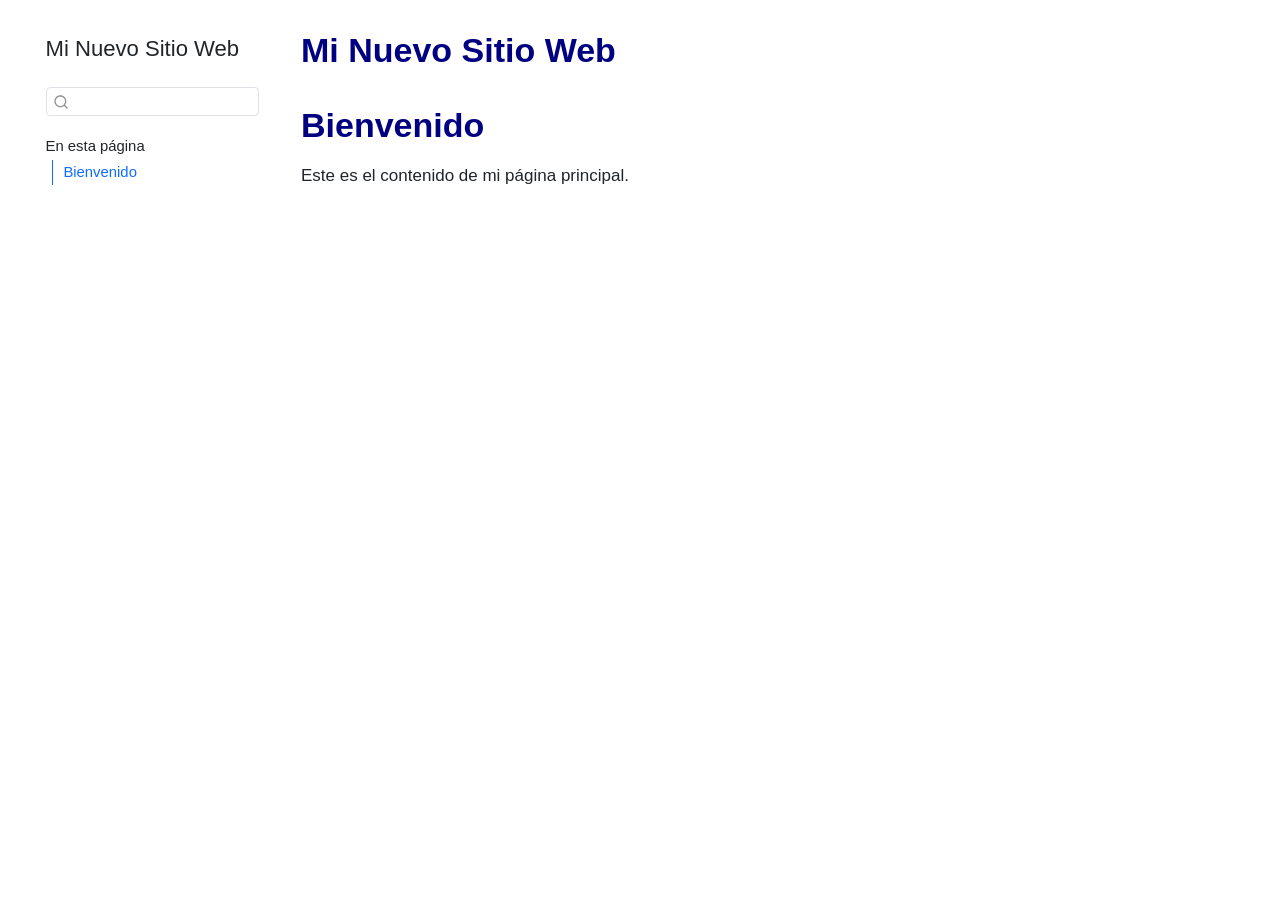
==== docs/index.html @ afc71d9f "Sitio web de Quarto renderizado" ====
<!DOCTYPE html>
<html xmlns="http://www.w3.org/1999/xhtml" lang="en" xml:lang="en"><head>

<meta charset="utf-8">
<meta name="generator" content="quarto-1.6.42">

<meta name="viewport" content="width=device-width, initial-scale=1.0, user-scalable=yes">


<title>Mi Nuevo Sitio Web</title>
<style>
code{white-space: pre-wrap;}
span.smallcaps{font-variant: small-caps;}
div.columns{display: flex; gap: min(4vw, 1.5em);}
div.column{flex: auto; overflow-x: auto;}
div.hanging-indent{margin-left: 1.5em; text-indent: -1.5em;}
ul.task-list{list-style: none;}
ul.task-list li input[type="checkbox"] {
  width: 0.8em;
  margin: 0 0.8em 0.2em -1em; /* quarto-specific, see https://github.com/quarto-dev/quarto-cli/issues/4556 */ 
  vertical-align: middle;
}
</style>


<script src="site_libs/quarto-nav/quarto-nav.js"></script>
<script src="site_libs/quarto-nav/headroom.min.js"></script>
<script src="site_libs/clipboard/clipboard.min.js"></script>
<script src="site_libs/quarto-search/autocomplete.umd.js"></script>
<script src="site_libs/quarto-search/fuse.min.js"></script>
<script src="site_libs/quarto-search/quarto-search.js"></script>
<meta name="quarto:offset" content="./">
<script src="site_libs/quarto-html/quarto.js"></script>
<script src="site_libs/quarto-html/popper.min.js"></script>
<script src="site_libs/quarto-html/tippy.umd.min.js"></script>
<script src="site_libs/quarto-html/anchor.min.js"></script>
<link href="site_libs/quarto-html/tippy.css" rel="stylesheet">
<link href="site_libs/quarto-html/quarto-syntax-highlighting-2f5df379a58b258e96c21c0638c20c03.css" rel="stylesheet" id="quarto-text-highlighting-styles">
<script src="site_libs/bootstrap/bootstrap.min.js"></script>
<link href="site_libs/bootstrap/bootstrap-icons.css" rel="stylesheet">
<link href="site_libs/bootstrap/bootstrap-d4be639c637f3db3c684c66cefad7e0c.min.css" rel="stylesheet" append-hash="true" id="quarto-bootstrap" data-mode="light">
<script id="quarto-search-options" type="application/json">{
  "location": "sidebar",
  "copy-button": false,
  "collapse-after": 3,
  "panel-placement": "start",
  "type": "textbox",
  "limit": 50,
  "keyboard-shortcut": [
    "f",
    "/",
    "s"
  ],
  "show-item-context": false,
  "language": {
    "search-no-results-text": "No results",
    "search-matching-documents-text": "matching documents",
    "search-copy-link-title": "Copy link to search",
    "search-hide-matches-text": "Hide additional matches",
    "search-more-match-text": "more match in this document",
    "search-more-matches-text": "more matches in this document",
    "search-clear-button-title": "Clear",
    "search-text-placeholder": "",
    "search-detached-cancel-button-title": "Cancel",
    "search-submit-button-title": "Submit",
    "search-label": "Search"
  }
}</script>


<link rel="stylesheet" href="styles.css">
</head>

<body class="nav-sidebar floating">

<div id="quarto-search-results"></div>
  <header id="quarto-header" class="headroom fixed-top">
  <nav class="quarto-secondary-nav">
    <div class="container-fluid d-flex">
      <button type="button" class="quarto-btn-toggle btn" data-bs-toggle="collapse" role="button" data-bs-target=".quarto-sidebar-collapse-item" aria-controls="quarto-sidebar" aria-expanded="false" aria-label="Toggle sidebar navigation" onclick="if (window.quartoToggleHeadroom) { window.quartoToggleHeadroom(); }">
        <i class="bi bi-layout-text-sidebar-reverse"></i>
      </button>
        <nav class="quarto-page-breadcrumbs" aria-label="breadcrumb"><ol class="breadcrumb"><li class="breadcrumb-item">
      Mi Nuevo Sitio Web
      </li></ol></nav>
        <a class="flex-grow-1" role="navigation" data-bs-toggle="collapse" data-bs-target=".quarto-sidebar-collapse-item" aria-controls="quarto-sidebar" aria-expanded="false" aria-label="Toggle sidebar navigation" onclick="if (window.quartoToggleHeadroom) { window.quartoToggleHeadroom(); }">      
        </a>
      <button type="button" class="btn quarto-search-button" aria-label="Search" onclick="window.quartoOpenSearch();">
        <i class="bi bi-search"></i>
      </button>
    </div>
  </nav>
</header>
<!-- content -->
<div id="quarto-content" class="quarto-container page-columns page-rows-contents page-layout-article">
<!-- sidebar -->
  <nav id="quarto-sidebar" class="sidebar collapse collapse-horizontal quarto-sidebar-collapse-item sidebar-navigation floating overflow-auto">
    <div class="pt-lg-2 mt-2 text-left sidebar-header">
    <div class="sidebar-title mb-0 py-0">
      <a href="./">Mi Nuevo Sitio Web</a> 
    </div>
      </div>
        <div class="mt-2 flex-shrink-0 align-items-center">
        <div class="sidebar-search">
        <div id="quarto-search" class="" title="Search"></div>
        </div>
        </div>
    <nav id="TOC" role="doc-toc" class="toc-active">
    <h2 id="toc-title">En esta página</h2>
   
  <ul>
  <li><a href="#bienvenido" id="toc-bienvenido" class="nav-link active" data-scroll-target="#bienvenido">Bienvenido</a></li>
  </ul>
</nav>
</nav>
<div id="quarto-sidebar-glass" class="quarto-sidebar-collapse-item" data-bs-toggle="collapse" data-bs-target=".quarto-sidebar-collapse-item"></div>
<!-- margin-sidebar -->
    <div id="quarto-margin-sidebar" class="sidebar margin-sidebar zindex-bottom">
    </div>
<!-- main -->
<main class="content" id="quarto-document-content">

<header id="title-block-header" class="quarto-title-block default">
<div class="quarto-title">
<h1 class="title">Mi Nuevo Sitio Web</h1>
</div>



<div class="quarto-title-meta">

    
  
    
  </div>
  


</header>


<section id="bienvenido" class="level1">
<h1>Bienvenido</h1>
<p>Este es el contenido de mi página principal.</p>


</section>

</main> <!-- /main -->
<script id="quarto-html-after-body" type="application/javascript">
window.document.addEventListener("DOMContentLoaded", function (event) {
  const toggleBodyColorMode = (bsSheetEl) => {
    const mode = bsSheetEl.getAttribute("data-mode");
    const bodyEl = window.document.querySelector("body");
    if (mode === "dark") {
      bodyEl.classList.add("quarto-dark");
      bodyEl.classList.remove("quarto-light");
    } else {
      bodyEl.classList.add("quarto-light");
      bodyEl.classList.remove("quarto-dark");
    }
  }
  const toggleBodyColorPrimary = () => {
    const bsSheetEl = window.document.querySelector("link#quarto-bootstrap");
    if (bsSheetEl) {
      toggleBodyColorMode(bsSheetEl);
    }
  }
  toggleBodyColorPrimary();  
  const icon = "";
  const anchorJS = new window.AnchorJS();
  anchorJS.options = {
    placement: 'right',
    icon: icon
  };
  anchorJS.add('.anchored');
  const isCodeAnnotation = (el) => {
    for (const clz of el.classList) {
      if (clz.startsWith('code-annotation-')) {                     
        return true;
      }
    }
    return false;
  }
  const onCopySuccess = function(e) {
    // button target
    const button = e.trigger;
    // don't keep focus
    button.blur();
    // flash "checked"
    button.classList.add('code-copy-button-checked');
    var currentTitle = button.getAttribute("title");
    button.setAttribute("title", "Copied!");
    let tooltip;
    if (window.bootstrap) {
      button.setAttribute("data-bs-toggle", "tooltip");
      button.setAttribute("data-bs-placement", "left");
      button.setAttribute("data-bs-title", "Copied!");
      tooltip = new bootstrap.Tooltip(button, 
        { trigger: "manual", 
          customClass: "code-copy-button-tooltip",
          offset: [0, -8]});
      tooltip.show();    
    }
    setTimeout(function() {
      if (tooltip) {
        tooltip.hide();
        button.removeAttribute("data-bs-title");
        button.removeAttribute("data-bs-toggle");
        button.removeAttribute("data-bs-placement");
      }
      button.setAttribute("title", currentTitle);
      button.classList.remove('code-copy-button-checked');
    }, 1000);
    // clear code selection
    e.clearSelection();
  }
  const getTextToCopy = function(trigger) {
      const codeEl = trigger.previousElementSibling.cloneNode(true);
      for (const childEl of codeEl.children) {
        if (isCodeAnnotation(childEl)) {
          childEl.remove();
        }
      }
      return codeEl.innerText;
  }
  const clipboard = new window.ClipboardJS('.code-copy-button:not([data-in-quarto-modal])', {
    text: getTextToCopy
  });
  clipboard.on('success', onCopySuccess);
  if (window.document.getElementById('quarto-embedded-source-code-modal')) {
    const clipboardModal = new window.ClipboardJS('.code-copy-button[data-in-quarto-modal]', {
      text: getTextToCopy,
      container: window.document.getElementById('quarto-embedded-source-code-modal')
    });
    clipboardModal.on('success', onCopySuccess);
  }
    var localhostRegex = new RegExp(/^(?:http|https):\/\/localhost\:?[0-9]*\//);
    var mailtoRegex = new RegExp(/^mailto:/);
      var filterRegex = new RegExp('/' + window.location.host + '/');
    var isInternal = (href) => {
        return filterRegex.test(href) || localhostRegex.test(href) || mailtoRegex.test(href);
    }
    // Inspect non-navigation links and adorn them if external
 	var links = window.document.querySelectorAll('a[href]:not(.nav-link):not(.navbar-brand):not(.toc-action):not(.sidebar-link):not(.sidebar-item-toggle):not(.pagination-link):not(.no-external):not([aria-hidden]):not(.dropdown-item):not(.quarto-navigation-tool):not(.about-link)');
    for (var i=0; i<links.length; i++) {
      const link = links[i];
      if (!isInternal(link.href)) {
        // undo the damage that might have been done by quarto-nav.js in the case of
        // links that we want to consider external
        if (link.dataset.originalHref !== undefined) {
          link.href = link.dataset.originalHref;
        }
      }
    }
  function tippyHover(el, contentFn, onTriggerFn, onUntriggerFn) {
    const config = {
      allowHTML: true,
      maxWidth: 500,
      delay: 100,
      arrow: false,
      appendTo: function(el) {
          return el.parentElement;
      },
      interactive: true,
      interactiveBorder: 10,
      theme: 'quarto',
      placement: 'bottom-start',
    };
    if (contentFn) {
      config.content = contentFn;
    }
    if (onTriggerFn) {
      config.onTrigger = onTriggerFn;
    }
    if (onUntriggerFn) {
      config.onUntrigger = onUntriggerFn;
    }
    window.tippy(el, config); 
  }
  const noterefs = window.document.querySelectorAll('a[role="doc-noteref"]');
  for (var i=0; i<noterefs.length; i++) {
    const ref = noterefs[i];
    tippyHover(ref, function() {
      // use id or data attribute instead here
      let href = ref.getAttribute('data-footnote-href') || ref.getAttribute('href');
      try { href = new URL(href).hash; } catch {}
      const id = href.replace(/^#\/?/, "");
      const note = window.document.getElementById(id);
      if (note) {
        return note.innerHTML;
      } else {
        return "";
      }
    });
  }
  const xrefs = window.document.querySelectorAll('a.quarto-xref');
  const processXRef = (id, note) => {
    // Strip column container classes
    const stripColumnClz = (el) => {
      el.classList.remove("page-full", "page-columns");
      if (el.children) {
        for (const child of el.children) {
          stripColumnClz(child);
        }
      }
    }
    stripColumnClz(note)
    if (id === null || id.startsWith('sec-')) {
      // Special case sections, only their first couple elements
      const container = document.createElement("div");
      if (note.children && note.children.length > 2) {
        container.appendChild(note.children[0].cloneNode(true));
        for (let i = 1; i < note.children.length; i++) {
          const child = note.children[i];
          if (child.tagName === "P" && child.innerText === "") {
            continue;
          } else {
            container.appendChild(child.cloneNode(true));
            break;
          }
        }
        if (window.Quarto?.typesetMath) {
          window.Quarto.typesetMath(container);
        }
        return container.innerHTML
      } else {
        if (window.Quarto?.typesetMath) {
          window.Quarto.typesetMath(note);
        }
        return note.innerHTML;
      }
    } else {
      // Remove any anchor links if they are present
      const anchorLink = note.querySelector('a.anchorjs-link');
      if (anchorLink) {
        anchorLink.remove();
      }
      if (window.Quarto?.typesetMath) {
        window.Quarto.typesetMath(note);
      }
      if (note.classList.contains("callout")) {
        return note.outerHTML;
      } else {
        return note.innerHTML;
      }
    }
  }
  for (var i=0; i<xrefs.length; i++) {
    const xref = xrefs[i];
    tippyHover(xref, undefined, function(instance) {
      instance.disable();
      let url = xref.getAttribute('href');
      let hash = undefined; 
      if (url.startsWith('#')) {
        hash = url;
      } else {
        try { hash = new URL(url).hash; } catch {}
      }
      if (hash) {
        const id = hash.replace(/^#\/?/, "");
        const note = window.document.getElementById(id);
        if (note !== null) {
          try {
            const html = processXRef(id, note.cloneNode(true));
            instance.setContent(html);
          } finally {
            instance.enable();
            instance.show();
          }
        } else {
          // See if we can fetch this
          fetch(url.split('#')[0])
          .then(res => res.text())
          .then(html => {
            const parser = new DOMParser();
            const htmlDoc = parser.parseFromString(html, "text/html");
            const note = htmlDoc.getElementById(id);
            if (note !== null) {
              const html = processXRef(id, note);
              instance.setContent(html);
            } 
          }).finally(() => {
            instance.enable();
            instance.show();
          });
        }
      } else {
        // See if we can fetch a full url (with no hash to target)
        // This is a special case and we should probably do some content thinning / targeting
        fetch(url)
        .then(res => res.text())
        .then(html => {
          const parser = new DOMParser();
          const htmlDoc = parser.parseFromString(html, "text/html");
          const note = htmlDoc.querySelector('main.content');
          if (note !== null) {
            // This should only happen for chapter cross references
            // (since there is no id in the URL)
            // remove the first header
            if (note.children.length > 0 && note.children[0].tagName === "HEADER") {
              note.children[0].remove();
            }
            const html = processXRef(null, note);
            instance.setContent(html);
          } 
        }).finally(() => {
          instance.enable();
          instance.show();
        });
      }
    }, function(instance) {
    });
  }
      let selectedAnnoteEl;
      const selectorForAnnotation = ( cell, annotation) => {
        let cellAttr = 'data-code-cell="' + cell + '"';
        let lineAttr = 'data-code-annotation="' +  annotation + '"';
        const selector = 'span[' + cellAttr + '][' + lineAttr + ']';
        return selector;
      }
      const selectCodeLines = (annoteEl) => {
        const doc = window.document;
        const targetCell = annoteEl.getAttribute("data-target-cell");
        const targetAnnotation = annoteEl.getAttribute("data-target-annotation");
        const annoteSpan = window.document.querySelector(selectorForAnnotation(targetCell, targetAnnotation));
        const lines = annoteSpan.getAttribute("data-code-lines").split(",");
        const lineIds = lines.map((line) => {
          return targetCell + "-" + line;
        })
        let top = null;
        let height = null;
        let parent = null;
        if (lineIds.length > 0) {
            //compute the position of the single el (top and bottom and make a div)
            const el = window.document.getElementById(lineIds[0]);
            top = el.offsetTop;
            height = el.offsetHeight;
            parent = el.parentElement.parentElement;
          if (lineIds.length > 1) {
            const lastEl = window.document.getElementById(lineIds[lineIds.length - 1]);
            const bottom = lastEl.offsetTop + lastEl.offsetHeight;
            height = bottom - top;
          }
          if (top !== null && height !== null && parent !== null) {
            // cook up a div (if necessary) and position it 
            let div = window.document.getElementById("code-annotation-line-highlight");
            if (div === null) {
              div = window.document.createElement("div");
              div.setAttribute("id", "code-annotation-line-highlight");
              div.style.position = 'absolute';
              parent.appendChild(div);
            }
            div.style.top = top - 2 + "px";
            div.style.height = height + 4 + "px";
            div.style.left = 0;
            let gutterDiv = window.document.getElementById("code-annotation-line-highlight-gutter");
            if (gutterDiv === null) {
              gutterDiv = window.document.createElement("div");
              gutterDiv.setAttribute("id", "code-annotation-line-highlight-gutter");
              gutterDiv.style.position = 'absolute';
              const codeCell = window.document.getElementById(targetCell);
              const gutter = codeCell.querySelector('.code-annotation-gutter');
              gutter.appendChild(gutterDiv);
            }
            gutterDiv.style.top = top - 2 + "px";
            gutterDiv.style.height = height + 4 + "px";
          }
          selectedAnnoteEl = annoteEl;
        }
      };
      const unselectCodeLines = () => {
        const elementsIds = ["code-annotation-line-highlight", "code-annotation-line-highlight-gutter"];
        elementsIds.forEach((elId) => {
          const div = window.document.getElementById(elId);
          if (div) {
            div.remove();
          }
        });
        selectedAnnoteEl = undefined;
      };
        // Handle positioning of the toggle
    window.addEventListener(
      "resize",
      throttle(() => {
        elRect = undefined;
        if (selectedAnnoteEl) {
          selectCodeLines(selectedAnnoteEl);
        }
      }, 10)
    );
    function throttle(fn, ms) {
    let throttle = false;
    let timer;
      return (...args) => {
        if(!throttle) { // first call gets through
            fn.apply(this, args);
            throttle = true;
        } else { // all the others get throttled
            if(timer) clearTimeout(timer); // cancel #2
            timer = setTimeout(() => {
              fn.apply(this, args);
              timer = throttle = false;
            }, ms);
        }
      };
    }
      // Attach click handler to the DT
      const annoteDls = window.document.querySelectorAll('dt[data-target-cell]');
      for (const annoteDlNode of annoteDls) {
        annoteDlNode.addEventListener('click', (event) => {
          const clickedEl = event.target;
          if (clickedEl !== selectedAnnoteEl) {
            unselectCodeLines();
            const activeEl = window.document.querySelector('dt[data-target-cell].code-annotation-active');
            if (activeEl) {
              activeEl.classList.remove('code-annotation-active');
            }
            selectCodeLines(clickedEl);
            clickedEl.classList.add('code-annotation-active');
          } else {
            // Unselect the line
            unselectCodeLines();
            clickedEl.classList.remove('code-annotation-active');
          }
        });
      }
  const findCites = (el) => {
    const parentEl = el.parentElement;
    if (parentEl) {
      const cites = parentEl.dataset.cites;
      if (cites) {
        return {
          el,
          cites: cites.split(' ')
        };
      } else {
        return findCites(el.parentElement)
      }
    } else {
      return undefined;
    }
  };
  var bibliorefs = window.document.querySelectorAll('a[role="doc-biblioref"]');
  for (var i=0; i<bibliorefs.length; i++) {
    const ref = bibliorefs[i];
    const citeInfo = findCites(ref);
    if (citeInfo) {
      tippyHover(citeInfo.el, function() {
        var popup = window.document.createElement('div');
        citeInfo.cites.forEach(function(cite) {
          var citeDiv = window.document.createElement('div');
          citeDiv.classList.add('hanging-indent');
          citeDiv.classList.add('csl-entry');
          var biblioDiv = window.document.getElementById('ref-' + cite);
          if (biblioDiv) {
            citeDiv.innerHTML = biblioDiv.innerHTML;
          }
          popup.appendChild(citeDiv);
        });
        return popup.innerHTML;
      });
    }
  }
});
</script>
</div> <!-- /content -->




</body></html>
---- docs/site_libs/quarto-html/tippy.css ----
.tippy-box[data-animation=fade][data-state=hidden]{opacity:0}[data-tippy-root]{max-width:calc(100vw - 10px)}.tippy-box{position:relative;background-color:#333;color:#fff;border-radius:4px;font-size:14px;line-height:1.4;white-space:normal;outline:0;transition-property:transform,visibility,opacity}.tippy-box[data-placement^=top]>.tippy-arrow{bottom:0}.tippy-box[data-placement^=top]>.tippy-arrow:before{bottom:-7px;left:0;border-width:8px 8px 0;border-top-color:initial;transform-origin:center top}.tippy-box[data-placement^=bottom]>.tippy-arrow{top:0}.tippy-box[data-placement^=bottom]>.tippy-arrow:before{top:-7px;left:0;border-width:0 8px 8px;border-bottom-color:initial;transform-origin:center bottom}.tippy-box[data-placement^=left]>.tippy-arrow{right:0}.tippy-box[data-placement^=left]>.tippy-arrow:before{border-width:8px 0 8px 8px;border-left-color:initial;right:-7px;transform-origin:center left}.tippy-box[data-placement^=right]>.tippy-arrow{left:0}.tippy-box[data-placement^=right]>.tippy-arrow:before{left:-7px;border-width:8px 8px 8px 0;border-right-color:initial;transform-origin:center right}.tippy-box[data-inertia][data-state=visible]{transition-timing-function:cubic-bezier(.54,1.5,.38,1.11)}.tippy-arrow{width:16px;height:16px;color:#333}.tippy-arrow:before{content:"";position:absolute;border-color:transparent;border-style:solid}.tippy-content{position:relative;padding:5px 9px;z-index:1}
---- docs/site_libs/quarto-html/quarto-syntax-highlighting-2f5df379a58b258e96c21c0638c20c03.css ----
/* quarto syntax highlight colors */
:root {
  --quarto-hl-ot-color: #003B4F;
  --quarto-hl-at-color: #657422;
  --quarto-hl-ss-color: #20794D;
  --quarto-hl-an-color: #5E5E5E;
  --quarto-hl-fu-color: #4758AB;
  --quarto-hl-st-color: #20794D;
  --quarto-hl-cf-color: #003B4F;
  --quarto-hl-op-color: #5E5E5E;
  --quarto-hl-er-color: #AD0000;
  --quarto-hl-bn-color: #AD0000;
  --quarto-hl-al-color: #AD0000;
  --quarto-hl-va-color: #111111;
  --quarto-hl-bu-color: inherit;
  --quarto-hl-ex-color: inherit;
  --quarto-hl-pp-color: #AD0000;
  --quarto-hl-in-color: #5E5E5E;
  --quarto-hl-vs-color: #20794D;
  --quarto-hl-wa-color: #5E5E5E;
  --quarto-hl-do-color: #5E5E5E;
  --quarto-hl-im-color: #00769E;
  --quarto-hl-ch-color: #20794D;
  --quarto-hl-dt-color: #AD0000;
  --quarto-hl-fl-color: #AD0000;
  --quarto-hl-co-color: #5E5E5E;
  --quarto-hl-cv-color: #5E5E5E;
  --quarto-hl-cn-color: #8f5902;
  --quarto-hl-sc-color: #5E5E5E;
  --quarto-hl-dv-color: #AD0000;
  --quarto-hl-kw-color: #003B4F;
}

/* other quarto variables */
:root {
  --quarto-font-monospace: SFMono-Regular, Menlo, Monaco, Consolas, "Liberation Mono", "Courier New", monospace;
}

pre > code.sourceCode > span {
  color: #003B4F;
}

code span {
  color: #003B4F;
}

code.sourceCode > span {
  color: #003B4F;
}

div.sourceCode,
div.sourceCode pre.sourceCode {
  color: #003B4F;
}

code span.ot {
  color: #003B4F;
  font-style: inherit;
}

code span.at {
  color: #657422;
  font-style: inherit;
}

code span.ss {
  color: #20794D;
  font-style: inherit;
}

code span.an {
  color: #5E5E5E;
  font-style: inherit;
}

code span.fu {
  color: #4758AB;
  font-style: inherit;
}

code span.st {
  color: #20794D;
  font-style: inherit;
}

code span.cf {
  color: #003B4F;
  font-weight: bold;
  font-style: inherit;
}

code span.op {
  color: #5E5E5E;
  font-style: inherit;
}

code span.er {
  color: #AD0000;
  font-style: inherit;
}

code span.bn {
  color: #AD0000;
  font-style: inherit;
}

code span.al {
  color: #AD0000;
  font-style: inherit;
}

code span.va {
  color: #111111;
  font-style: inherit;
}

code span.bu {
  font-style: inherit;
}

code span.ex {
  font-style: inherit;
}

code span.pp {
  color: #AD0000;
  font-style: inherit;
}

code span.in {
  color: #5E5E5E;
  font-style: inherit;
}

code span.vs {
  color: #20794D;
  font-style: inherit;
}

code span.wa {
  color: #5E5E5E;
  font-style: italic;
}

code span.do {
  color: #5E5E5E;
  font-style: italic;
}

code span.im {
  color: #00769E;
  font-style: inherit;
}

code span.ch {
  color: #20794D;
  font-style: inherit;
}

code span.dt {
  color: #AD0000;
  font-style: inherit;
}

code span.fl {
  color: #AD0000;
  font-style: inherit;
}

code span.co {
  color: #5E5E5E;
  font-style: inherit;
}

code span.cv {
  color: #5E5E5E;
  font-style: italic;
}

code span.cn {
  color: #8f5902;
  font-style: inherit;
}

code span.sc {
  color: #5E5E5E;
  font-style: inherit;
}

code span.dv {
  color: #AD0000;
  font-style: inherit;
}

code span.kw {
  color: #003B4F;
  font-weight: bold;
  font-style: inherit;
}

.prevent-inlining {
  content: "</";
}

/*# sourceMappingURL=35eb38a806ee71ea6d2563be2308c832.css.map */
---- docs/styles.css ----
/* Cambiar la fuente del cuerpo del texto */
body {
  font-family: sans-serif; /* O una fuente específica como Arial, Helvetica, etc. */
}

/* Cambiar el color de los encabezados h1 */
h1 {
  color: navy;
}

/* Agregar un margen superior a los párrafos */
p {
  margin-top: 1em;
}

/* Cambiar el color de los enlaces */
a {
  color: darkgreen;
}

/* Cambiar el color de los enlaces al pasar el ratón por encima */
a:hover {
  color: forestgreen;
}
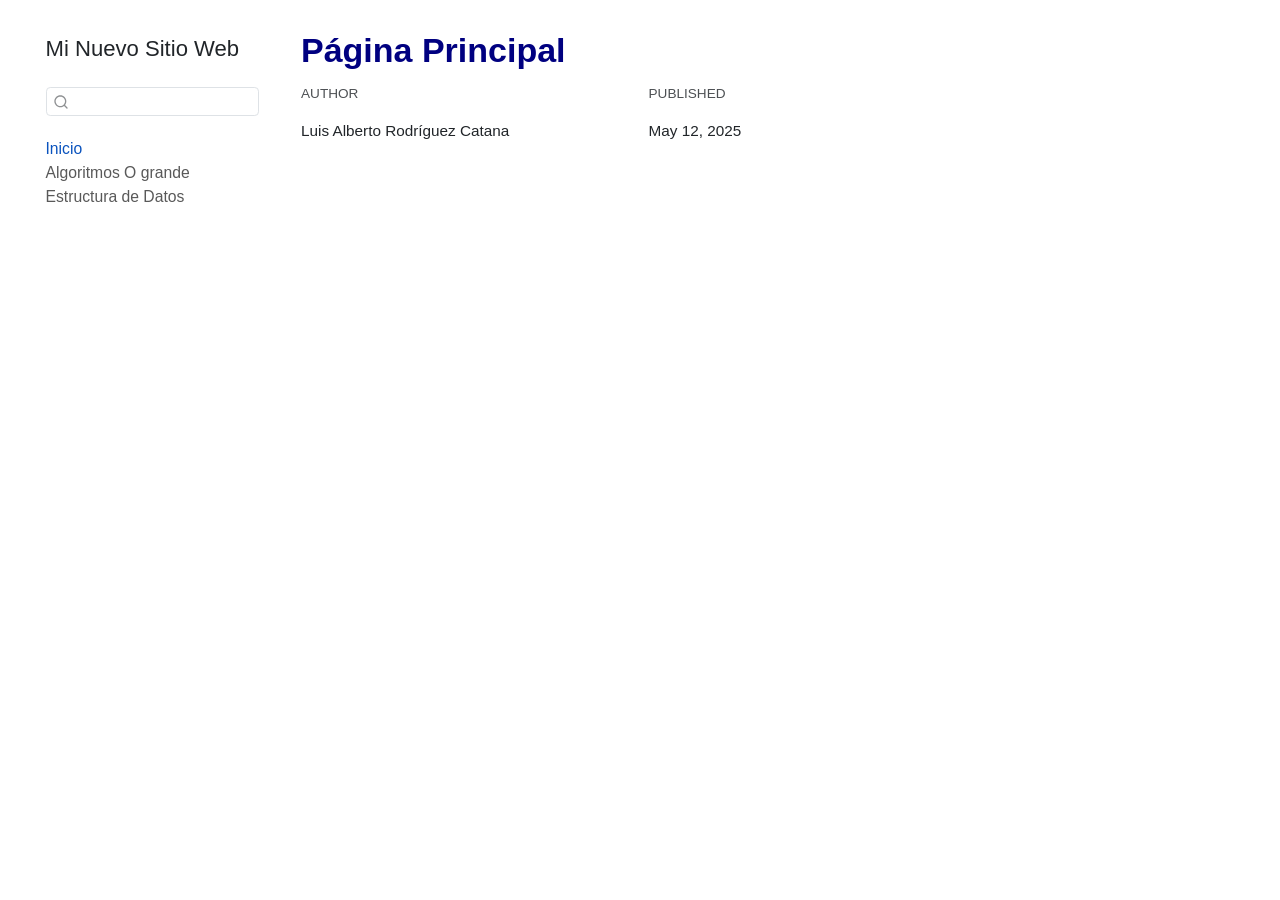
==== commit b10ff153: "Renderizado del sitio con nuevos contenidos" ====
--- a/docs/index.html
+++ b/docs/index.html
@@ -6,8 +6,10 @@
 
 <meta name="viewport" content="width=device-width, initial-scale=1.0, user-scalable=yes">
 
-
-<title>Mi Nuevo Sitio Web</title>
+<meta name="author" content="Luis Alberto Rodríguez Catana">
+<meta name="dcterms.date" content="2025-05-12">
+
+<title>Página Principal – Mi Nuevo Sitio Web</title>
 <style>
 code{white-space: pre-wrap;}
 span.smallcaps{font-variant: small-caps;}
@@ -80,9 +82,7 @@
       <button type="button" class="quarto-btn-toggle btn" data-bs-toggle="collapse" role="button" data-bs-target=".quarto-sidebar-collapse-item" aria-controls="quarto-sidebar" aria-expanded="false" aria-label="Toggle sidebar navigation" onclick="if (window.quartoToggleHeadroom) { window.quartoToggleHeadroom(); }">
         <i class="bi bi-layout-text-sidebar-reverse"></i>
       </button>
-        <nav class="quarto-page-breadcrumbs" aria-label="breadcrumb"><ol class="breadcrumb"><li class="breadcrumb-item">
-      Mi Nuevo Sitio Web
-      </li></ol></nav>
+        <nav class="quarto-page-breadcrumbs" aria-label="breadcrumb"><ol class="breadcrumb"><li class="breadcrumb-item"><a href="./index.html">Inicio</a></li></ol></nav>
         <a class="flex-grow-1" role="navigation" data-bs-toggle="collapse" data-bs-target=".quarto-sidebar-collapse-item" aria-controls="quarto-sidebar" aria-expanded="false" aria-label="Toggle sidebar navigation" onclick="if (window.quartoToggleHeadroom) { window.quartoToggleHeadroom(); }">      
         </a>
       <button type="button" class="btn quarto-search-button" aria-label="Search" onclick="window.quartoOpenSearch();">
@@ -105,13 +105,29 @@
         <div id="quarto-search" class="" title="Search"></div>
         </div>
         </div>
-    <nav id="TOC" role="doc-toc" class="toc-active">
-    <h2 id="toc-title">En esta página</h2>
-   
-  <ul>
-  <li><a href="#bienvenido" id="toc-bienvenido" class="nav-link active" data-scroll-target="#bienvenido">Bienvenido</a></li>
-  </ul>
-</nav>
+    <div class="sidebar-menu-container"> 
+    <ul class="list-unstyled mt-1">
+        <li class="sidebar-item">
+  <div class="sidebar-item-container"> 
+  <a href="./index.html" class="sidebar-item-text sidebar-link active">
+ <span class="menu-text">Inicio</span></a>
+  </div>
+</li>
+        <li class="sidebar-item">
+  <div class="sidebar-item-container"> 
+  <a href="./exp_1.html" class="sidebar-item-text sidebar-link">
+ <span class="menu-text">Algoritmos O grande</span></a>
+  </div>
+</li>
+        <li class="sidebar-item">
+  <div class="sidebar-item-container"> 
+  <a href="./exp_2.html" class="sidebar-item-text sidebar-link">
+ <span class="menu-text">Estructura de Datos</span></a>
+  </div>
+</li>
+    </ul>
+    </div>
+    
 </nav>
 <div id="quarto-sidebar-glass" class="quarto-sidebar-collapse-item" data-bs-toggle="collapse" data-bs-target=".quarto-sidebar-collapse-item"></div>
 <!-- margin-sidebar -->
@@ -122,14 +138,26 @@
 
 <header id="title-block-header" class="quarto-title-block default">
 <div class="quarto-title">
-<h1 class="title">Mi Nuevo Sitio Web</h1>
+<h1 class="title">Página Principal</h1>
 </div>
 
 
 
 <div class="quarto-title-meta">
 
+    <div>
+    <div class="quarto-title-meta-heading">Author</div>
+    <div class="quarto-title-meta-contents">
+             <p>Luis Alberto Rodríguez Catana </p>
+          </div>
+  </div>
     
+    <div>
+    <div class="quarto-title-meta-heading">Published</div>
+    <div class="quarto-title-meta-contents">
+      <p class="date">May 12, 2025</p>
+    </div>
+  </div>
   
     
   </div>
@@ -139,12 +167,13 @@
 </header>
 
 
-<section id="bienvenido" class="level1">
-<h1>Bienvenido</h1>
-<p>Este es el contenido de mi página principal.</p>
-
-
-</section>
+<style>
+body {
+  text-align: justify;
+}
+</style>
+
+
 
 </main> <!-- /main -->
 <script id="quarto-html-after-body" type="application/javascript">
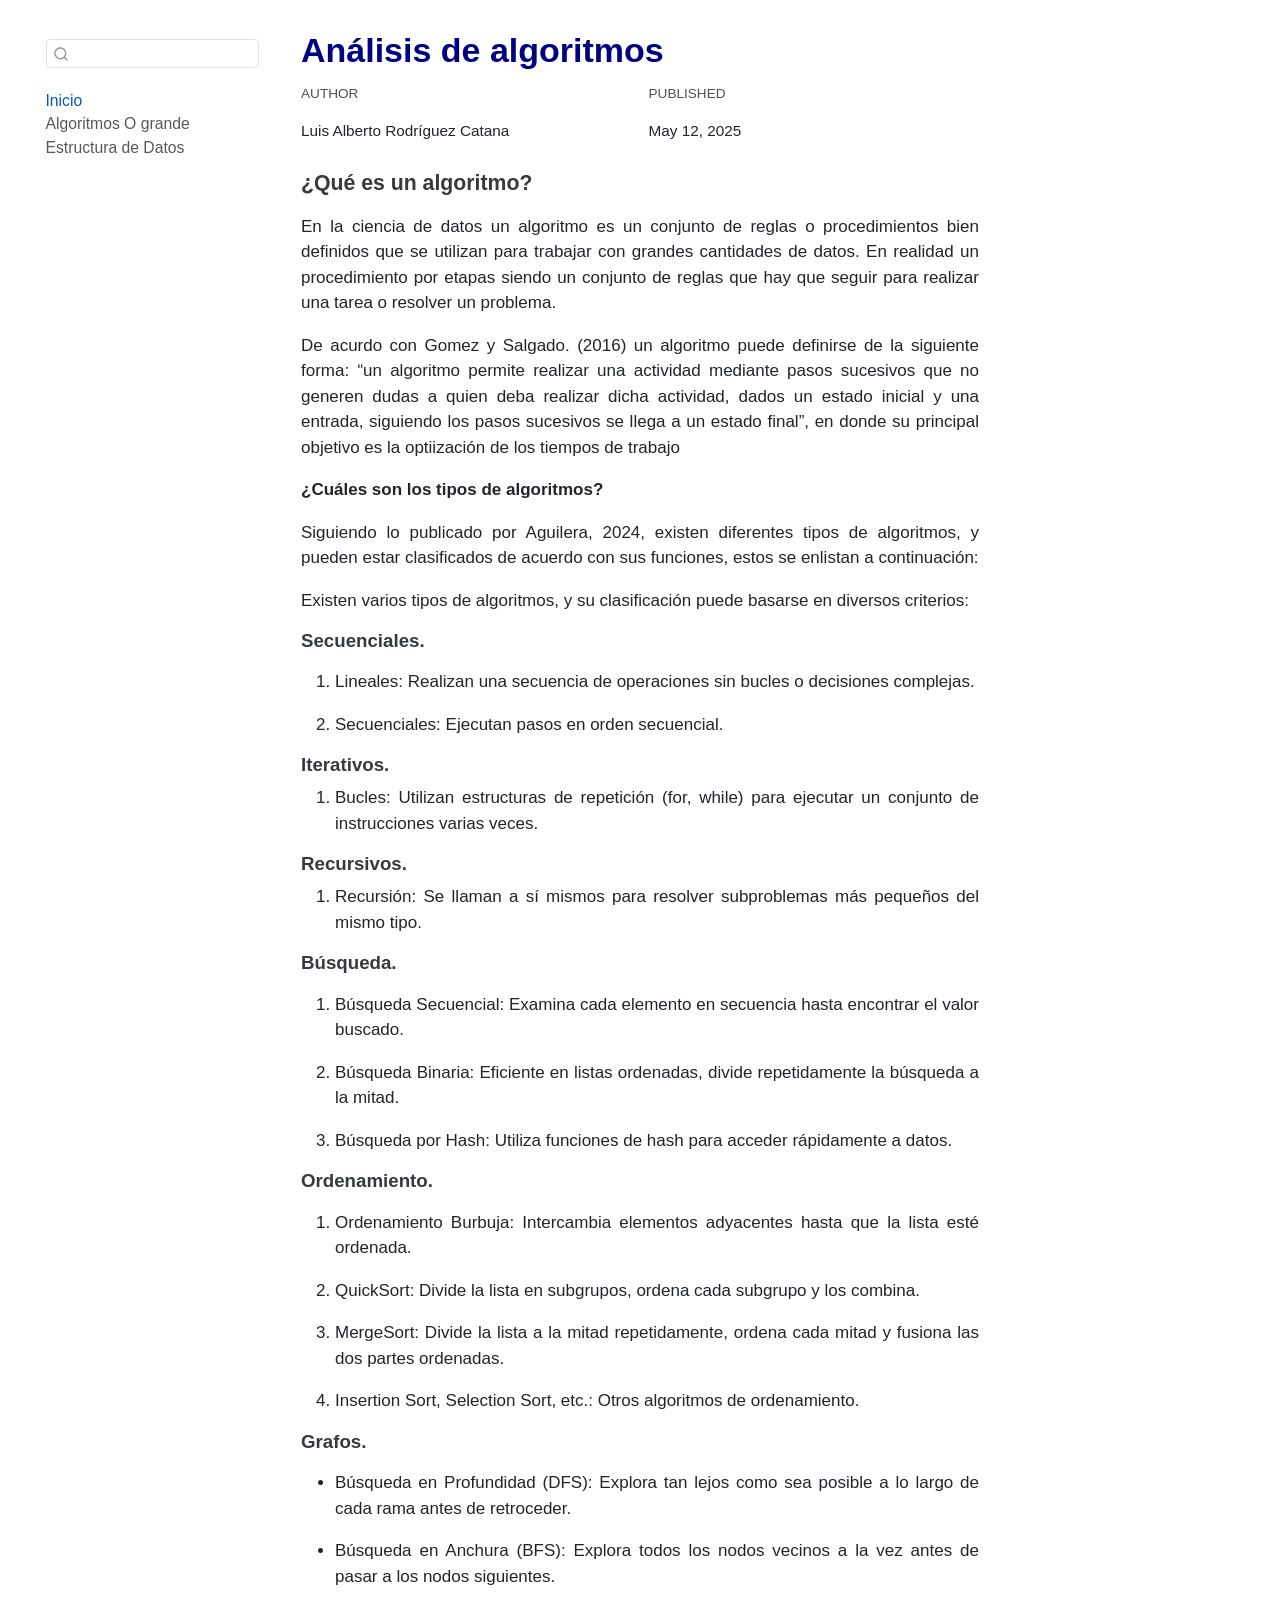
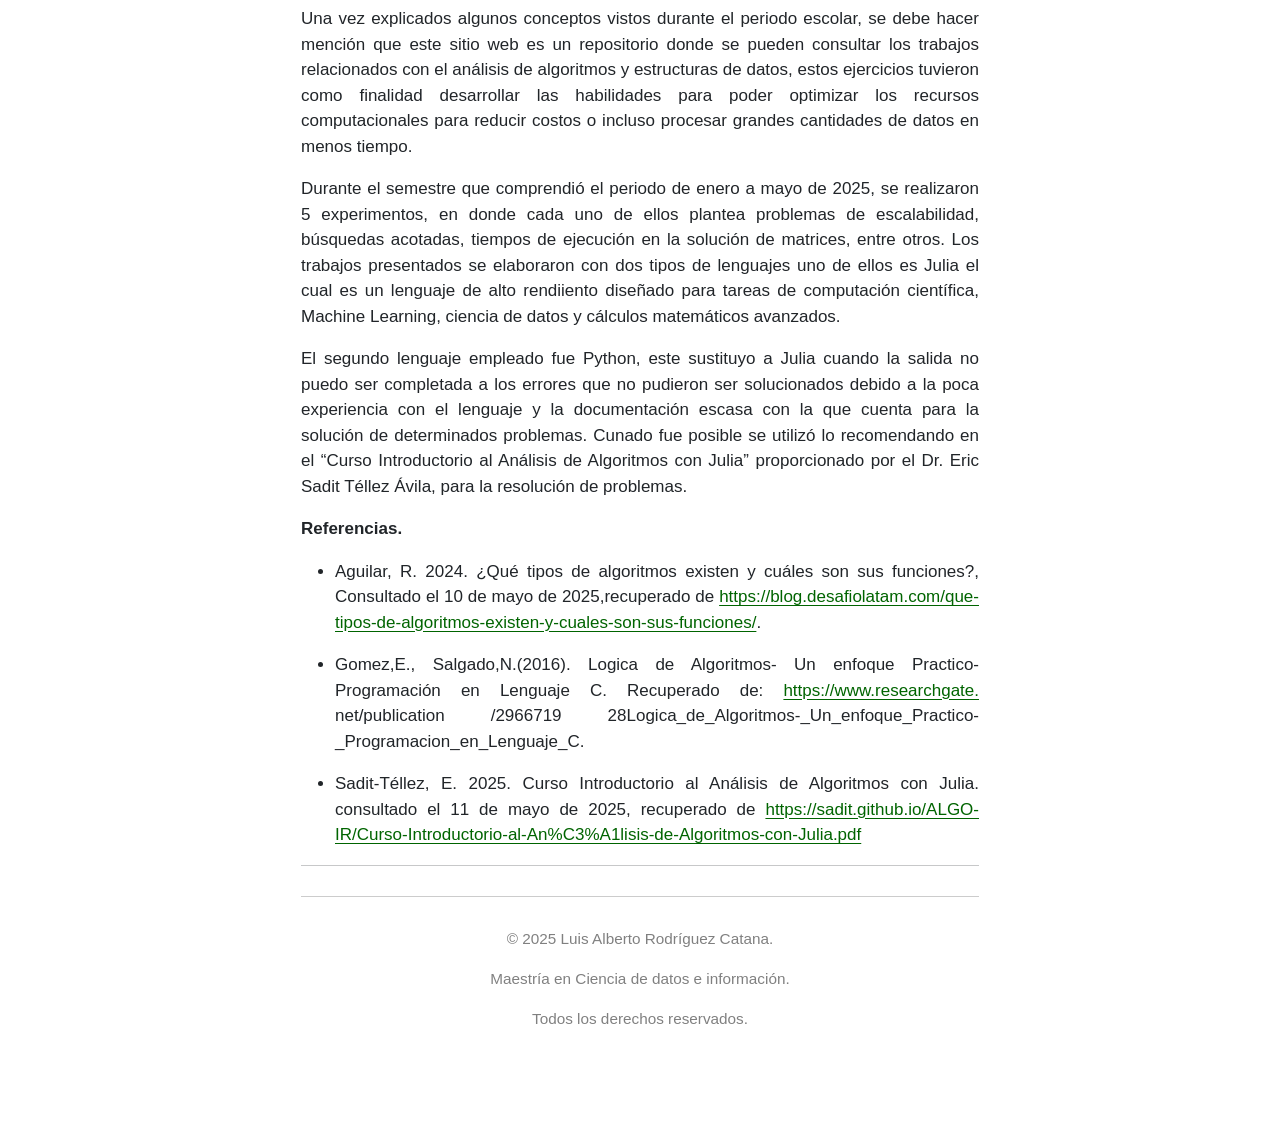
==== commit 2f26c778: "actualización de página" ====
--- a/docs/index.html
+++ b/docs/index.html
@@ -9,7 +9,7 @@
 <meta name="author" content="Luis Alberto Rodríguez Catana">
 <meta name="dcterms.date" content="2025-05-12">
 
-<title>Página Principal – Mi Nuevo Sitio Web</title>
+<title>Análisis de algoritmos</title>
 <style>
 code{white-space: pre-wrap;}
 span.smallcaps{font-variant: small-caps;}
@@ -95,11 +95,6 @@
 <div id="quarto-content" class="quarto-container page-columns page-rows-contents page-layout-article">
 <!-- sidebar -->
   <nav id="quarto-sidebar" class="sidebar collapse collapse-horizontal quarto-sidebar-collapse-item sidebar-navigation floating overflow-auto">
-    <div class="pt-lg-2 mt-2 text-left sidebar-header">
-    <div class="sidebar-title mb-0 py-0">
-      <a href="./">Mi Nuevo Sitio Web</a> 
-    </div>
-      </div>
         <div class="mt-2 flex-shrink-0 align-items-center">
         <div class="sidebar-search">
         <div id="quarto-search" class="" title="Search"></div>
@@ -138,7 +133,7 @@
 
 <header id="title-block-header" class="quarto-title-block default">
 <div class="quarto-title">
-<h1 class="title">Página Principal</h1>
+<h1 class="title">Análisis de algoritmos</h1>
 </div>
 
 
@@ -172,8 +167,74 @@
   text-align: justify;
 }
 </style>
-
-
+<section id="qué-es-un-algoritmo" class="level4">
+<h4 class="anchored" data-anchor-id="qué-es-un-algoritmo"><strong>¿Qué es un algoritmo?</strong></h4>
+<p>En la ciencia de datos un algoritmo es un conjunto de reglas o procedimientos bien definidos que se utilizan para trabajar con grandes cantidades de datos. En realidad un procedimiento por etapas siendo un conjunto de reglas que hay que seguir para realizar una tarea o resolver un problema.</p>
+<p>De acurdo con Gomez y Salgado. (2016) un algoritmo puede definirse de la siguiente forma: “un algoritmo permite realizar una actividad mediante pasos sucesivos que no generen dudas a quien deba realizar dicha actividad, dados un estado inicial y una entrada, siguiendo los pasos sucesivos se llega a un estado final”, en donde su principal objetivo es la optiización de los tiempos de trabajo</p>
+<p><strong>¿Cuáles son los tipos de algoritmos?</strong></p>
+<p>Siguiendo lo publicado por Aguilera, 2024, existen diferentes tipos de algoritmos, y pueden estar clasificados de acuerdo con sus funciones, estos se enlistan a continuación:</p>
+<p>Existen varios tipos de algoritmos, y su clasificación puede basarse en diversos criterios:</p>
+<section id="secuenciales." class="level5">
+<h5 class="anchored" data-anchor-id="secuenciales."><strong>Secuenciales.</strong></h5>
+<ol type="1">
+<li><p>Lineales: Realizan una secuencia de operaciones sin bucles o decisiones complejas.</p></li>
+<li><p>Secuenciales: Ejecutan pasos en orden secuencial.</p></li>
+</ol>
+</section>
+<section id="iterativos." class="level5">
+<h5 class="anchored" data-anchor-id="iterativos."><strong>Iterativos.</strong></h5>
+<ol type="1">
+<li>Bucles: Utilizan estructuras de repetición (for, while) para ejecutar un conjunto de instrucciones varias veces.</li>
+</ol>
+</section>
+<section id="recursivos." class="level5">
+<h5 class="anchored" data-anchor-id="recursivos."><strong>Recursivos.</strong></h5>
+<ol type="1">
+<li>Recursión: Se llaman a sí mismos para resolver subproblemas más pequeños del mismo tipo.</li>
+</ol>
+</section>
+<section id="búsqueda." class="level5">
+<h5 class="anchored" data-anchor-id="búsqueda."><strong>Búsqueda.</strong></h5>
+<ol type="1">
+<li><p>Búsqueda Secuencial: Examina cada elemento en secuencia hasta encontrar el valor buscado.</p></li>
+<li><p>Búsqueda Binaria: Eficiente en listas ordenadas, divide repetidamente la búsqueda a la mitad.</p></li>
+<li><p>Búsqueda por Hash: Utiliza funciones de hash para acceder rápidamente a datos.</p></li>
+</ol>
+</section>
+<section id="ordenamiento." class="level5">
+<h5 class="anchored" data-anchor-id="ordenamiento."><strong>Ordenamiento.</strong></h5>
+<ol type="1">
+<li><p>Ordenamiento Burbuja: Intercambia elementos adyacentes hasta que la lista esté ordenada.</p></li>
+<li><p>QuickSort: Divide la lista en subgrupos, ordena cada subgrupo y los combina.</p></li>
+<li><p>MergeSort: Divide la lista a la mitad repetidamente, ordena cada mitad y fusiona las dos partes ordenadas.</p></li>
+<li><p>Insertion Sort, Selection Sort, etc.: Otros algoritmos de ordenamiento.</p></li>
+</ol>
+</section>
+<section id="grafos." class="level5">
+<h5 class="anchored" data-anchor-id="grafos."><strong>Grafos.</strong></h5>
+<ul>
+<li><p>Búsqueda en Profundidad (DFS): Explora tan lejos como sea posible a lo largo de cada rama antes de retroceder.</p></li>
+<li><p>Búsqueda en Anchura (BFS): Explora todos los nodos vecinos a la vez antes de pasar a los nodos siguientes.</p></li>
+</ul>
+<p>Una vez explicados algunos conceptos vistos durante el periodo escolar, se debe hacer mención que este sitio web es un repositorio donde se pueden consultar los trabajos relacionados con el análisis de algoritmos y estructuras de datos, estos ejercicios tuvieron como finalidad desarrollar las habilidades para poder optimizar los recursos computacionales para reducir costos o incluso procesar grandes cantidades de datos en menos tiempo.</p>
+<p>Durante el semestre que comprendió el periodo de enero a mayo de 2025, se realizaron 5 experimentos, en donde cada uno de ellos plantea problemas de escalabilidad, búsquedas acotadas, tiempos de ejecución en la solución de matrices, entre otros. Los trabajos presentados se elaboraron con dos tipos de lenguajes uno de ellos es Julia el cual es un lenguaje de alto rendiiento diseñado para tareas de computación científica, Machine Learning, ciencia de datos y cálculos matemáticos avanzados.</p>
+<p>El segundo lenguaje empleado fue Python, este sustituyo a Julia cuando la salida no puedo ser completada a los errores que no pudieron ser solucionados debido a la poca experiencia con el lenguaje y la documentación escasa con la que cuenta para la solución de determinados problemas. Cunado fue posible se utilizó lo recomendando en el “Curso Introductorio al Análisis de Algoritmos con Julia” proporcionado por el Dr.&nbsp;Eric Sadit Téllez Ávila, para la resolución de problemas.</p>
+<p><strong>Referencias.</strong></p>
+<ul>
+<li><p>Aguilar, R. 2024. ¿Qué tipos de algoritmos existen y cuáles son sus funciones?, Consultado el 10 de mayo de 2025,recuperado de <a href="https://blog.desafiolatam.com/que-tipos-de-algoritmos-existen-y-cuales-son-sus-funciones/" class="uri">https://blog.desafiolatam.com/que-tipos-de-algoritmos-existen-y-cuales-son-sus-funciones/</a>.</p></li>
+<li><p>Gomez,E., Salgado,N.(2016). Logica de Algoritmos- Un enfoque Practico- Programación en Lenguaje C. Recuperado de: <a href="https://www.researchgate." class="uri">https://www.researchgate.</a> net/publication /2966719 28Logica_de_Algoritmos-_Un_enfoque_Practico-_Programacion_en_Lenguaje_C.</p></li>
+<li><p>Sadit-Téllez, E. 2025. Curso Introductorio al Análisis de Algoritmos con Julia. consultado el 11 de mayo de 2025, recuperado de <a href="https://sadit.github.io/ALGO-IR/Curso-Introductorio-al-An%C3%A1lisis-de-Algoritmos-con-Julia.pdf" class="uri">https://sadit.github.io/ALGO-IR/Curso-Introductorio-al-An%C3%A1lisis-de-Algoritmos-con-Julia.pdf</a></p></li>
+</ul>
+<hr>
+<div style="text-align: center; font-size: 0.9em; color: gray; margin-top: 2em; border-top: 1px solid #ccc; padding-top: 1em;">
+<p>© 2025 Luis Alberto Rodríguez Catana.</p>
+<p>Maestría en Ciencia de datos e información.</p>
+<p>Todos los derechos reservados.</p>
+</div>
+
+
+</section>
+</section>
 
 </main> <!-- /main -->
 <script id="quarto-html-after-body" type="application/javascript">
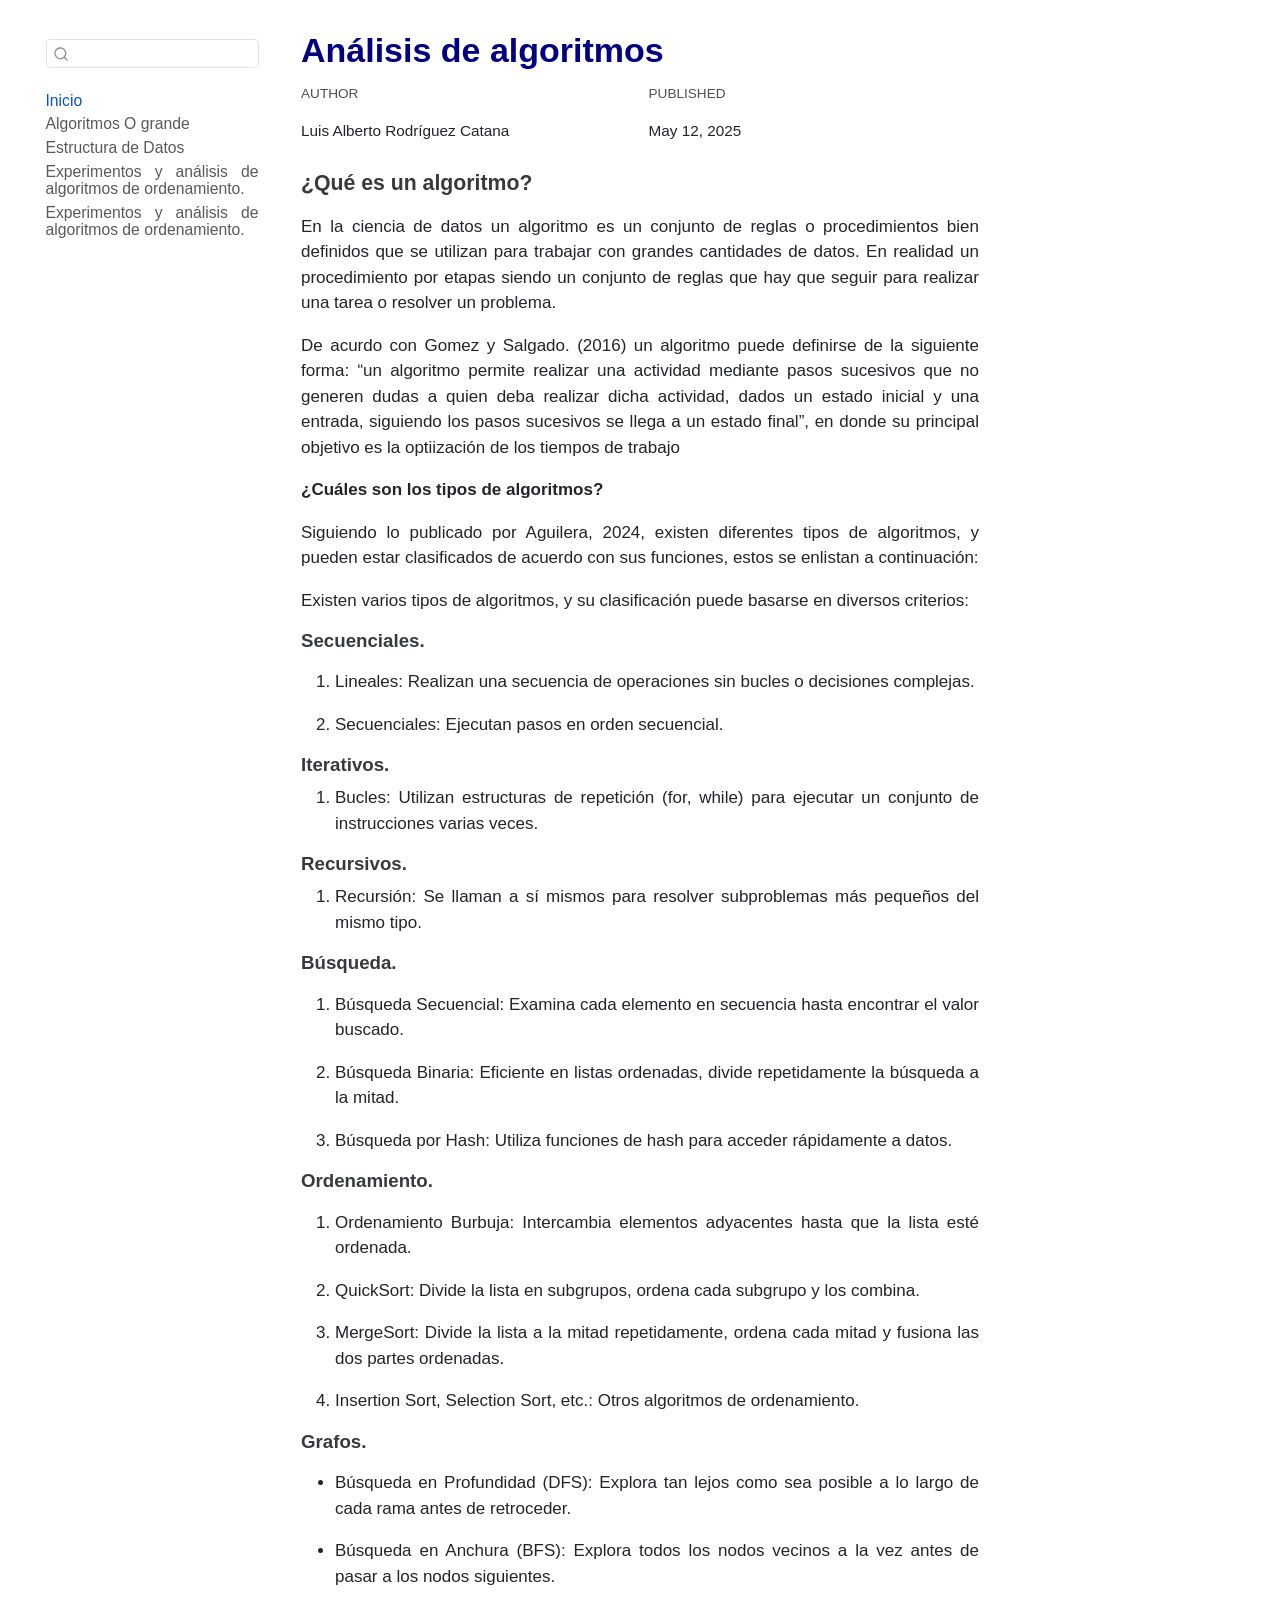
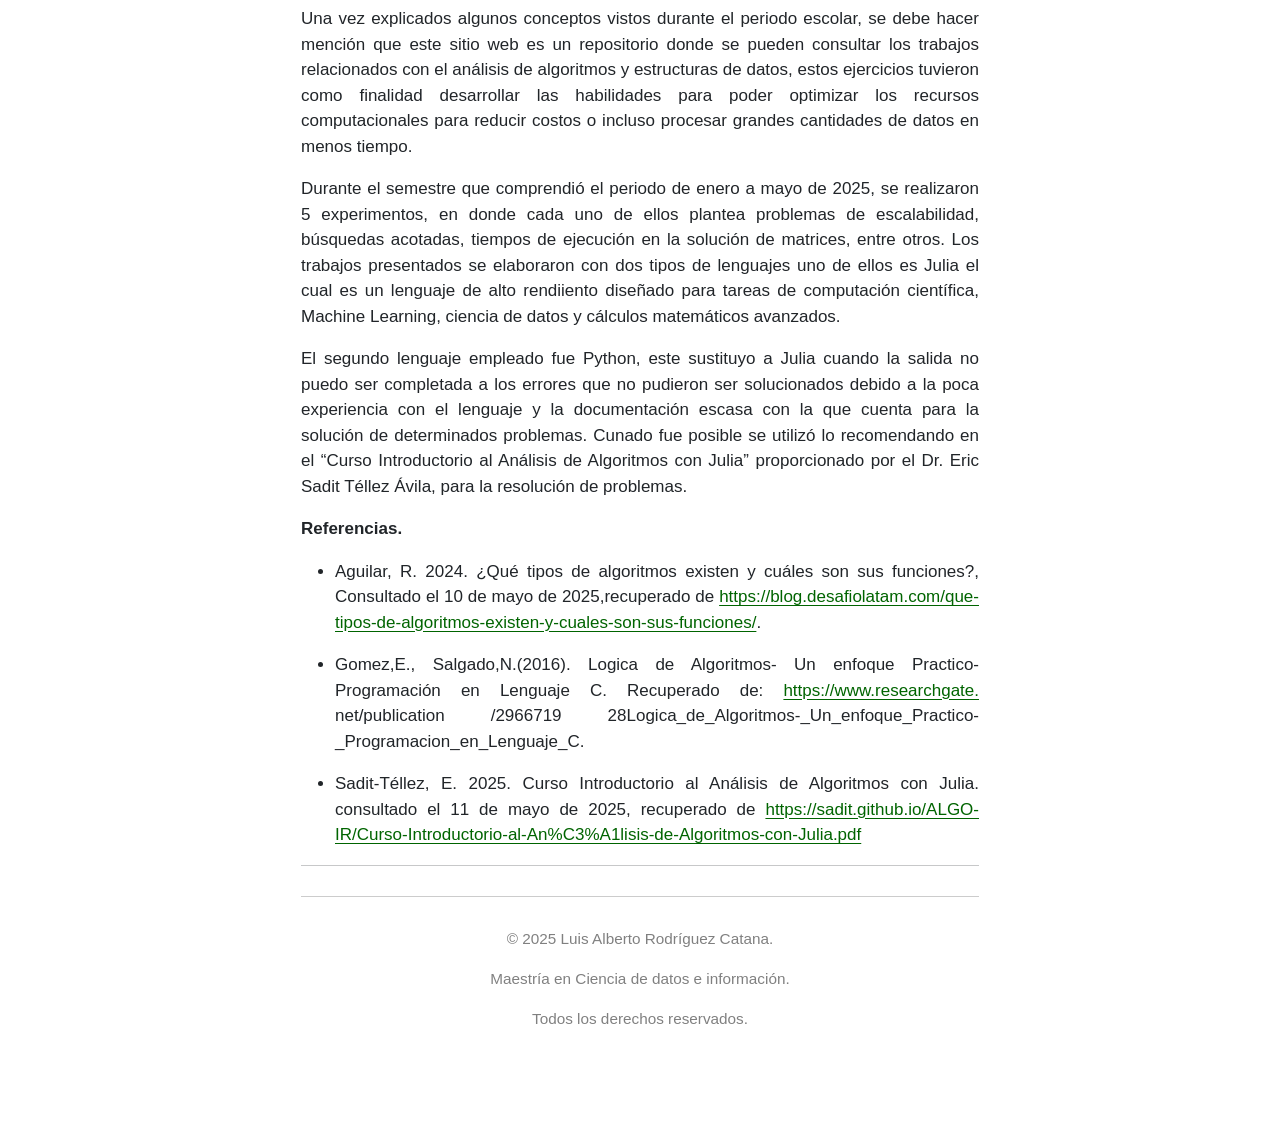
==== commit 6c29728b: "Nuevos archivos" ====
--- a/docs/index.html
+++ b/docs/index.html
@@ -118,6 +118,18 @@
   <div class="sidebar-item-container"> 
   <a href="./exp_2.html" class="sidebar-item-text sidebar-link">
  <span class="menu-text">Estructura de Datos</span></a>
+  </div>
+</li>
+        <li class="sidebar-item">
+  <div class="sidebar-item-container"> 
+  <a href="./exp_3.html" class="sidebar-item-text sidebar-link">
+ <span class="menu-text">Experimentos y análisis de algoritmos de ordenamiento.</span></a>
+  </div>
+</li>
+        <li class="sidebar-item">
+  <div class="sidebar-item-container"> 
+  <a href="./exp_4.html" class="sidebar-item-text sidebar-link">
+ <span class="menu-text">Experimentos y análisis de algoritmos de ordenamiento.</span></a>
   </div>
 </li>
     </ul>
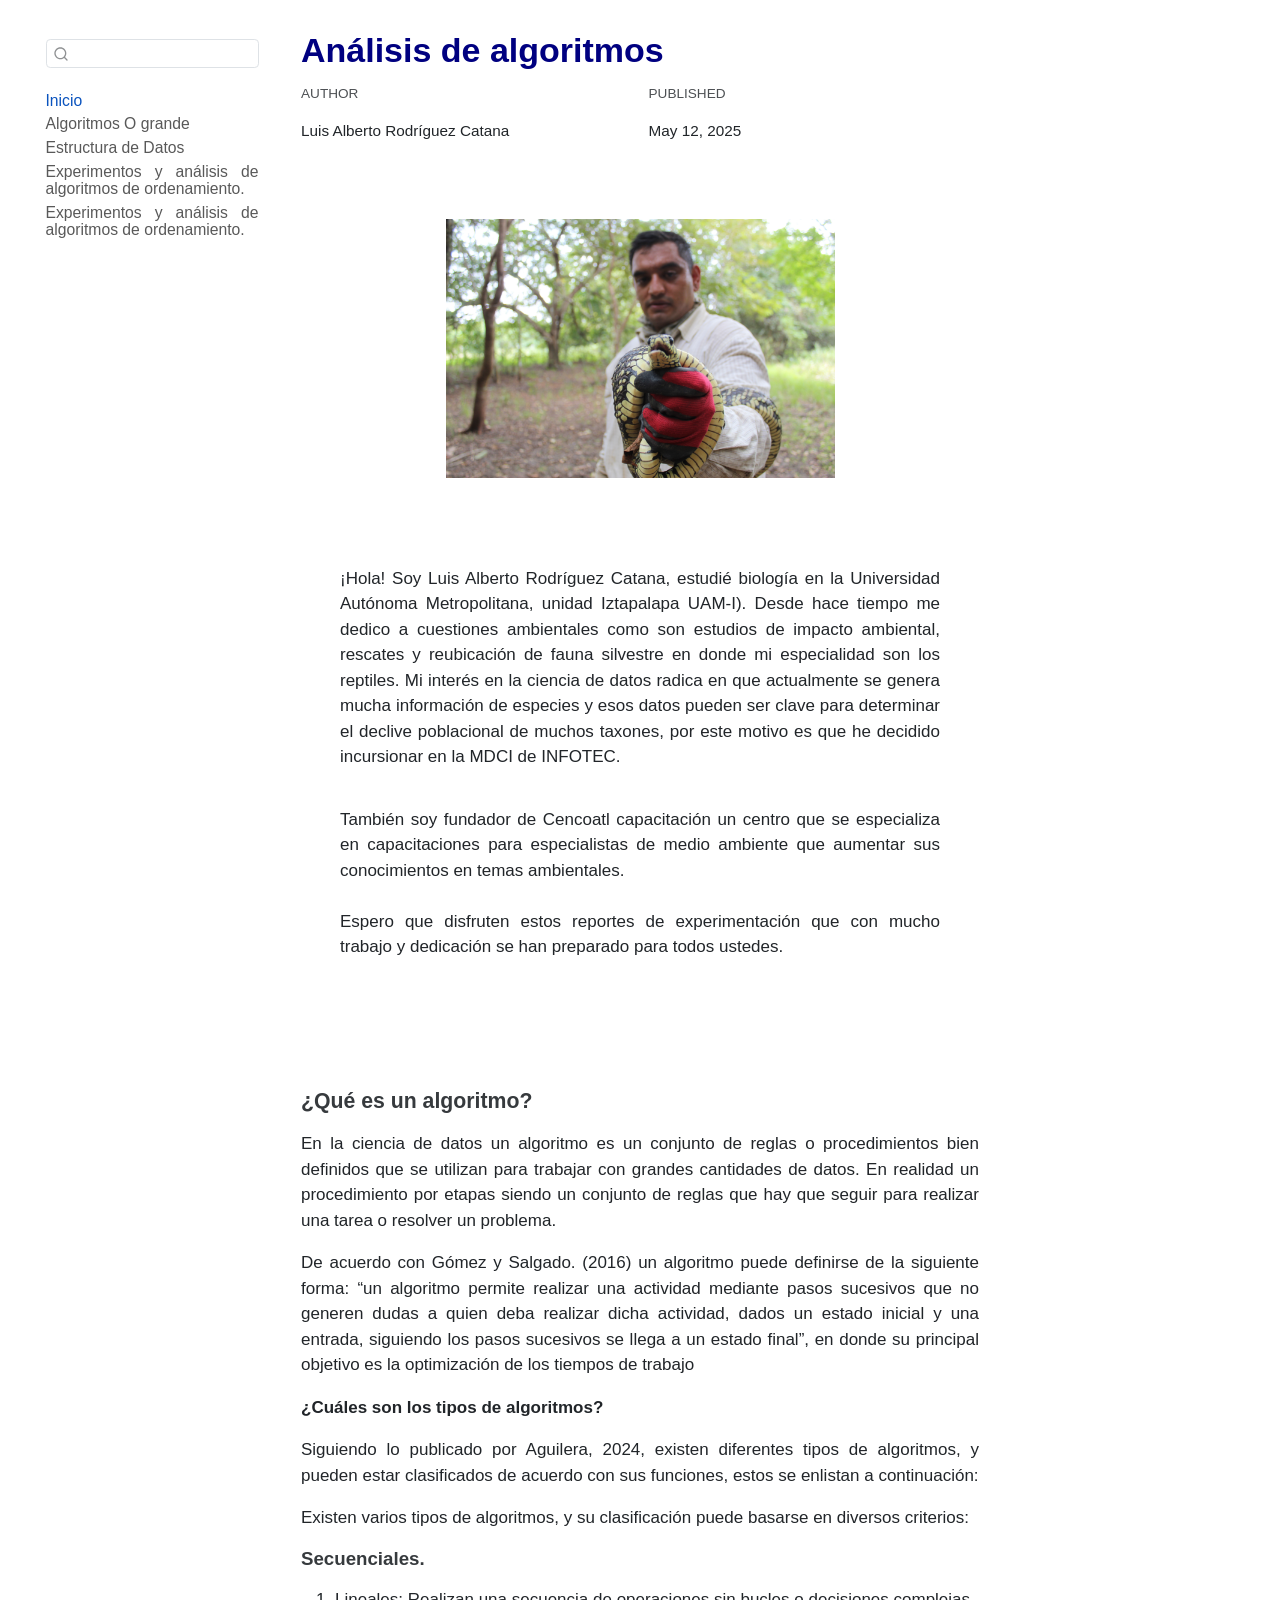
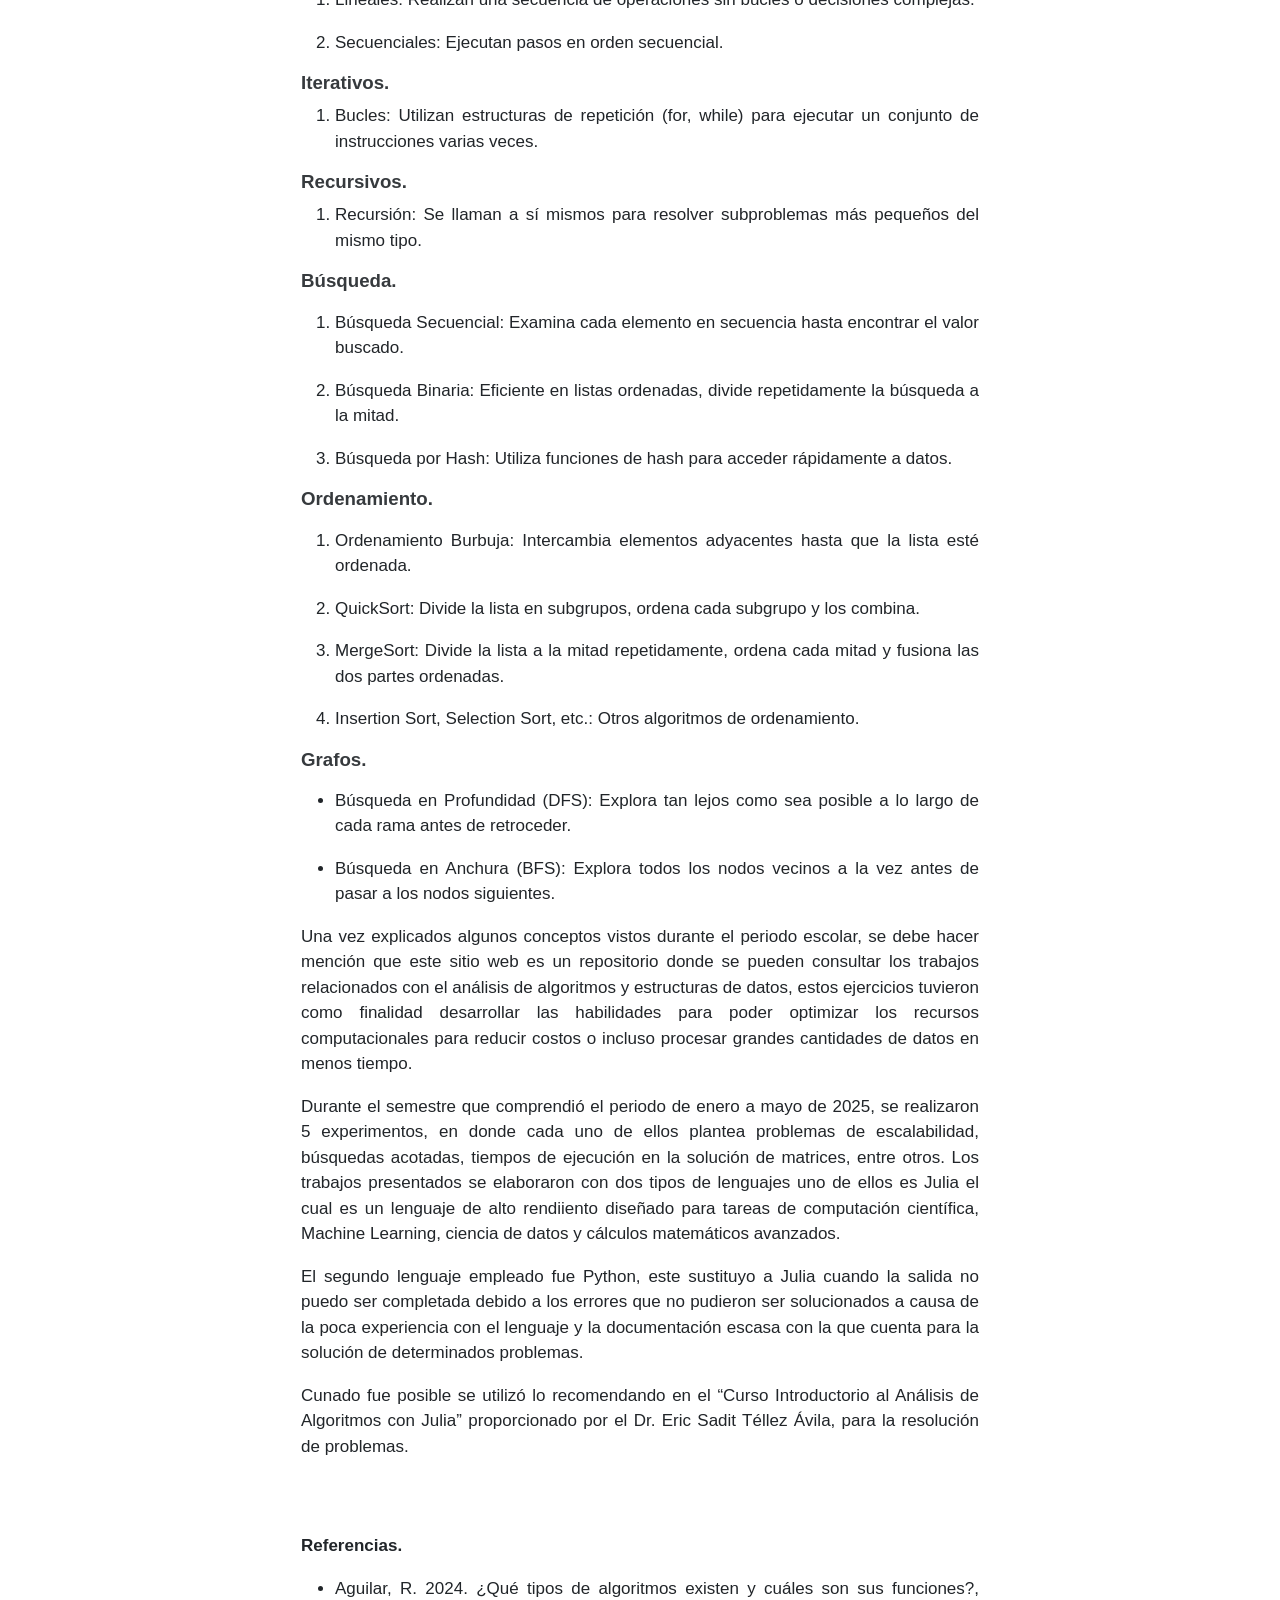
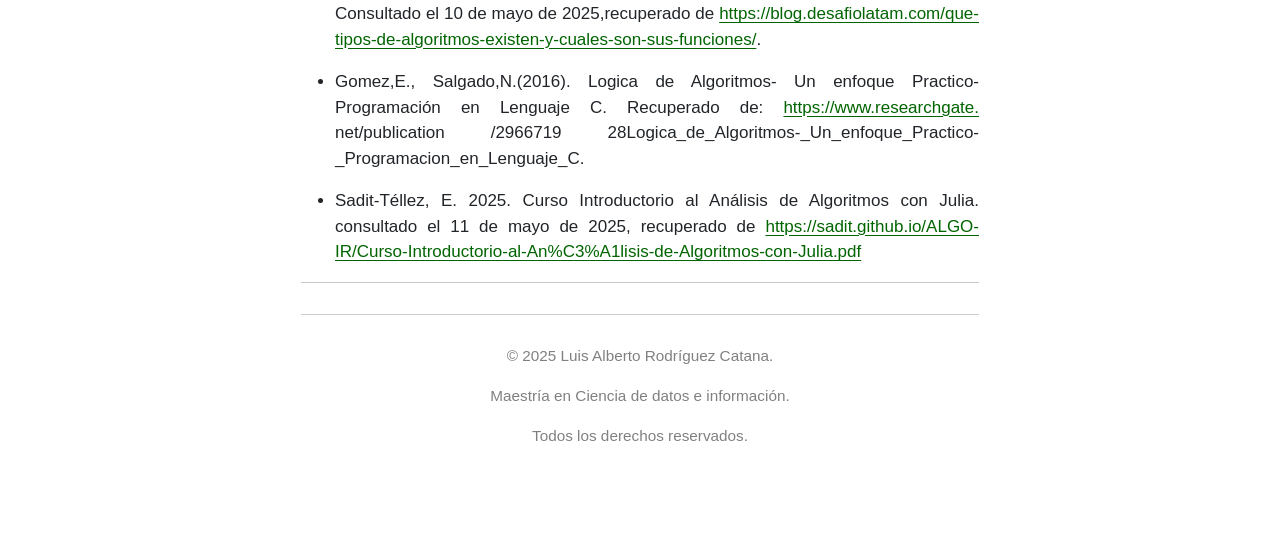
==== commit 3147c6f9: "portada" ====
--- a/docs/index.html
+++ b/docs/index.html
@@ -174,15 +174,29 @@
 </header>
 
 
-<style>
-body {
-  text-align: justify;
-}
-</style>
+<div class="about-me">
+<p>
+</p>
+</div>
+<div class="quarto-figure quarto-figure-center">
+<figure class="figure">
+<p><img src="portada/Pasted image.png" class="img-fluid quarto-figure quarto-figure-center figure-img" width="389"></p>
+</figure>
+</div>
+<div class="about-me">
+<p>
+</p><p>¡Hola! Soy Luis Alberto Rodríguez Catana, estudié biología en la Universidad Autónoma Metropolitana, unidad Iztapalapa UAM-I). Desde hace tiempo me dedico a cuestiones ambientales como son estudios de impacto ambiental, rescates y reubicación de fauna silvestre en donde mi especialidad son los reptiles. Mi interés en la ciencia de datos radica en que actualmente se genera mucha información de especies y esos datos pueden ser clave para determinar el declive poblacional de muchos taxones, por este motivo es que he decidido incursionar en la MDCI de INFOTEC.</p>
+<p>También soy fundador de Cencoatl capacitación un centro que se especializa en capacitaciones para especialistas de medio ambiente que aumentar sus conocimientos en temas ambientales.<br>
+<br>
+Espero que disfruten estos reportes de experimentación que con mucho trabajo y dedicación se han preparado para todos ustedes.</p>
+<p></p>
+</div>
+<p><br>
+</p>
 <section id="qué-es-un-algoritmo" class="level4">
 <h4 class="anchored" data-anchor-id="qué-es-un-algoritmo"><strong>¿Qué es un algoritmo?</strong></h4>
 <p>En la ciencia de datos un algoritmo es un conjunto de reglas o procedimientos bien definidos que se utilizan para trabajar con grandes cantidades de datos. En realidad un procedimiento por etapas siendo un conjunto de reglas que hay que seguir para realizar una tarea o resolver un problema.</p>
-<p>De acurdo con Gomez y Salgado. (2016) un algoritmo puede definirse de la siguiente forma: “un algoritmo permite realizar una actividad mediante pasos sucesivos que no generen dudas a quien deba realizar dicha actividad, dados un estado inicial y una entrada, siguiendo los pasos sucesivos se llega a un estado final”, en donde su principal objetivo es la optiización de los tiempos de trabajo</p>
+<p>De acuerdo con Gómez y Salgado. (2016) un algoritmo puede definirse de la siguiente forma: “un algoritmo permite realizar una actividad mediante pasos sucesivos que no generen dudas a quien deba realizar dicha actividad, dados un estado inicial y una entrada, siguiendo los pasos sucesivos se llega a un estado final”, en donde su principal objetivo es la optimización de los tiempos de trabajo</p>
 <p><strong>¿Cuáles son los tipos de algoritmos?</strong></p>
 <p>Siguiendo lo publicado por Aguilera, 2024, existen diferentes tipos de algoritmos, y pueden estar clasificados de acuerdo con sus funciones, estos se enlistan a continuación:</p>
 <p>Existen varios tipos de algoritmos, y su clasificación puede basarse en diversos criterios:</p>
@@ -230,7 +244,12 @@
 </ul>
 <p>Una vez explicados algunos conceptos vistos durante el periodo escolar, se debe hacer mención que este sitio web es un repositorio donde se pueden consultar los trabajos relacionados con el análisis de algoritmos y estructuras de datos, estos ejercicios tuvieron como finalidad desarrollar las habilidades para poder optimizar los recursos computacionales para reducir costos o incluso procesar grandes cantidades de datos en menos tiempo.</p>
 <p>Durante el semestre que comprendió el periodo de enero a mayo de 2025, se realizaron 5 experimentos, en donde cada uno de ellos plantea problemas de escalabilidad, búsquedas acotadas, tiempos de ejecución en la solución de matrices, entre otros. Los trabajos presentados se elaboraron con dos tipos de lenguajes uno de ellos es Julia el cual es un lenguaje de alto rendiiento diseñado para tareas de computación científica, Machine Learning, ciencia de datos y cálculos matemáticos avanzados.</p>
-<p>El segundo lenguaje empleado fue Python, este sustituyo a Julia cuando la salida no puedo ser completada a los errores que no pudieron ser solucionados debido a la poca experiencia con el lenguaje y la documentación escasa con la que cuenta para la solución de determinados problemas. Cunado fue posible se utilizó lo recomendando en el “Curso Introductorio al Análisis de Algoritmos con Julia” proporcionado por el Dr.&nbsp;Eric Sadit Téllez Ávila, para la resolución de problemas.</p>
+<p>El segundo lenguaje empleado fue Python, este sustituyo a Julia cuando la salida no puedo ser completada debido a los errores que no pudieron ser solucionados a causa de la poca experiencia con el lenguaje y la documentación escasa con la que cuenta para la solución de determinados problemas.</p>
+<p>Cunado fue posible se utilizó lo recomendando en el “Curso Introductorio al Análisis de Algoritmos con Julia” proporcionado por el Dr.&nbsp;Eric Sadit Téllez Ávila, para la resolución de problemas.</p>
+<div class="about-me">
+<p>
+</p>
+</div>
 <p><strong>Referencias.</strong></p>
 <ul>
 <li><p>Aguilar, R. 2024. ¿Qué tipos de algoritmos existen y cuáles son sus funciones?, Consultado el 10 de mayo de 2025,recuperado de <a href="https://blog.desafiolatam.com/que-tipos-de-algoritmos-existen-y-cuales-son-sus-funciones/" class="uri">https://blog.desafiolatam.com/que-tipos-de-algoritmos-existen-y-cuales-son-sus-funciones/</a>.</p></li>
--- a/docs/styles.css
+++ b/docs/styles.css
@@ -1,3 +1,28 @@
+body {
+  text-align: justify;
+}
+.profile-pic {
+  border-radius: 50%;
+  width: 500px;
+  height: 500px;
+  object-fit: cover;
+  margin-top: 20px;
+}
+.about-me {
+  display: flex;
+  flex-direction: column;
+  align-items: center;
+  text-align: center;
+  margin-bottom: 20px;
+}
+.about-me p {
+  max-width: 600px;
+  margin-bottom: 20px;
+  text-align: justify;
+}
+
+
+
 /* Cambiar la fuente del cuerpo del texto */
 body {
   font-family: sans-serif; /* O una fuente específica como Arial, Helvetica, etc. */
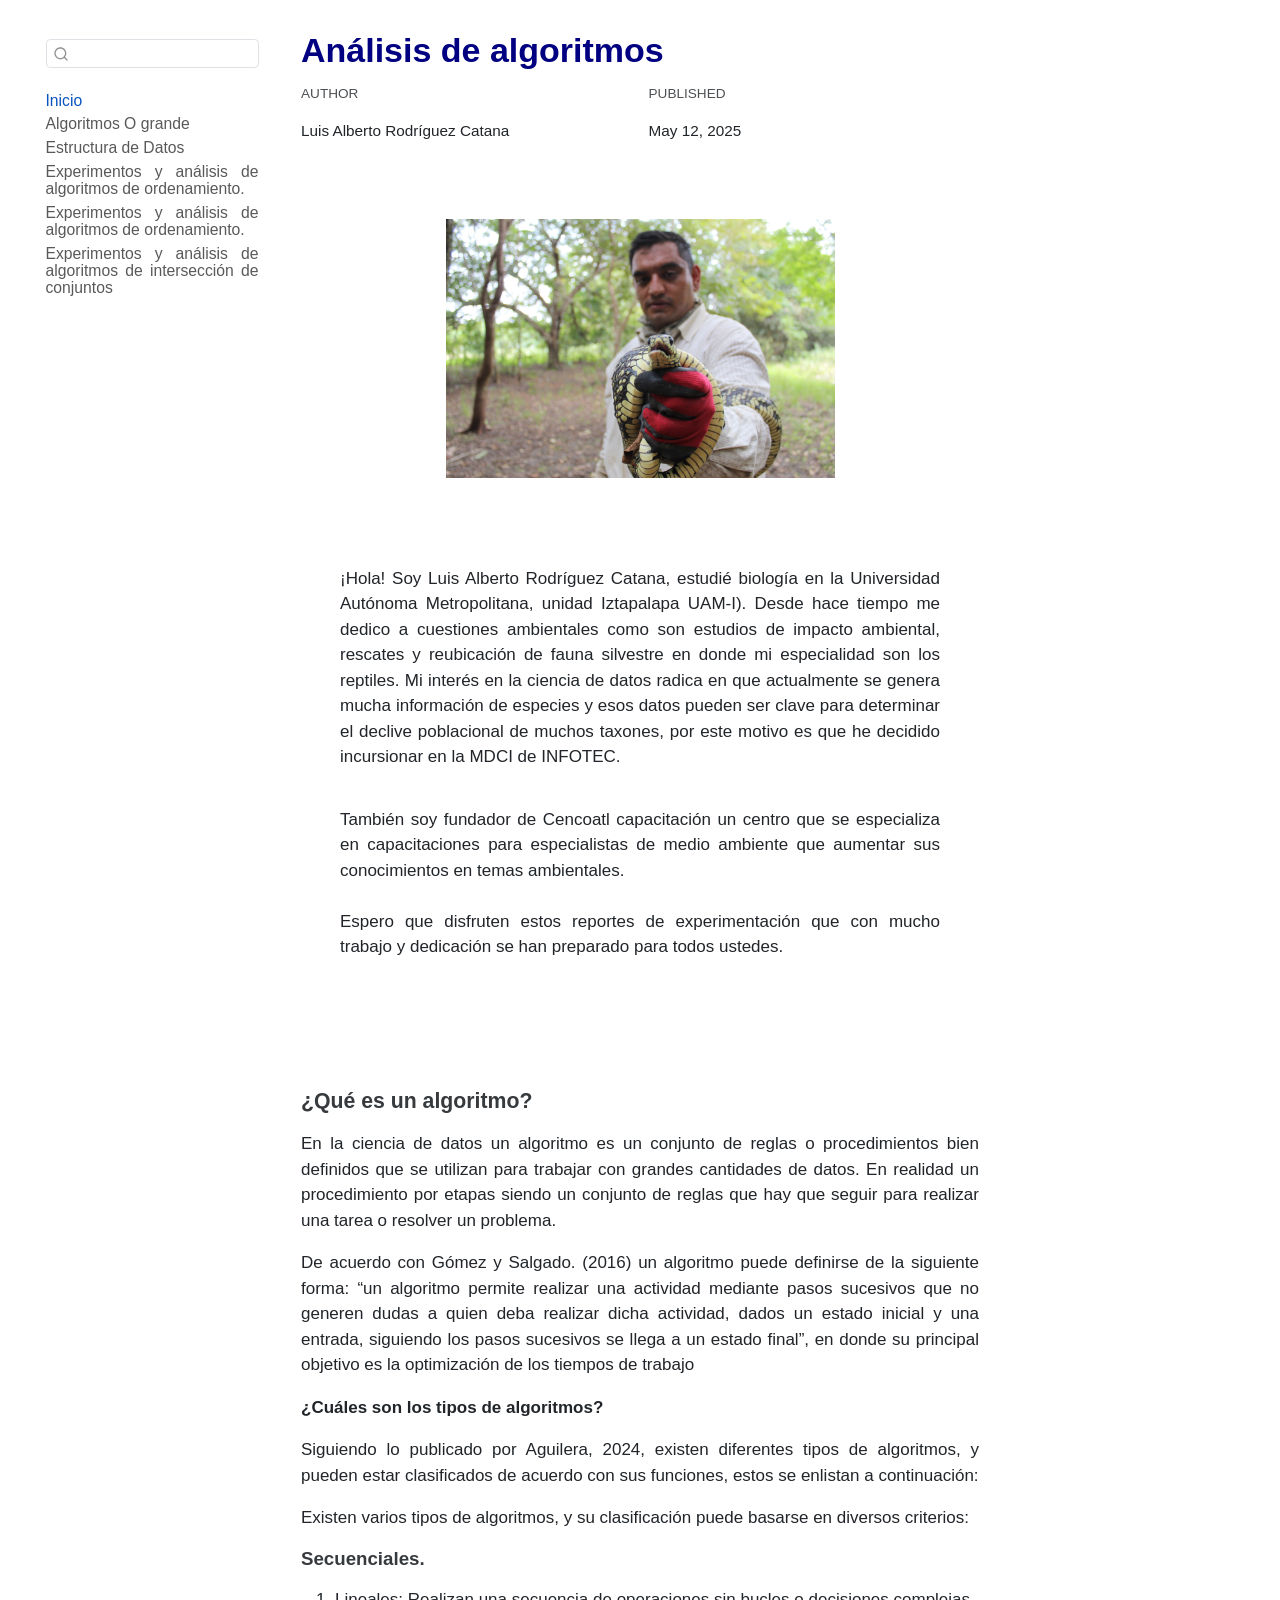
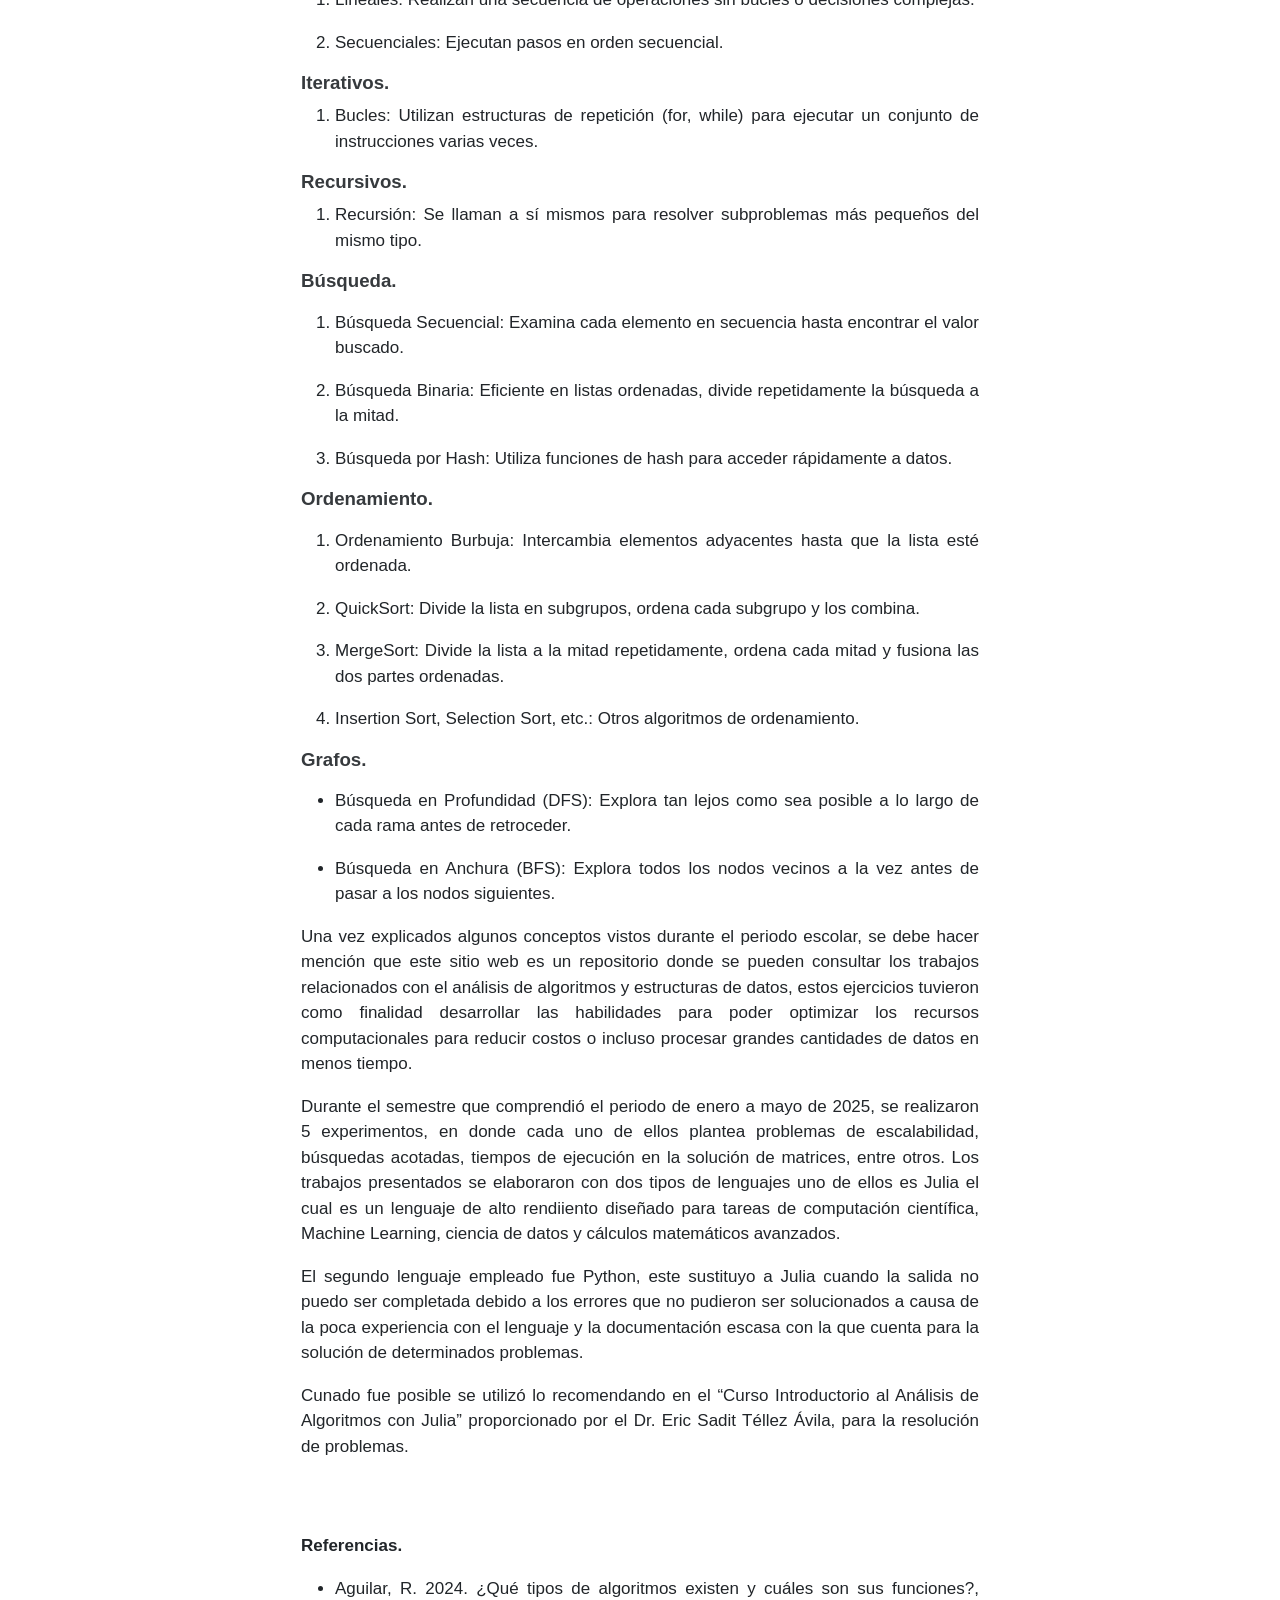
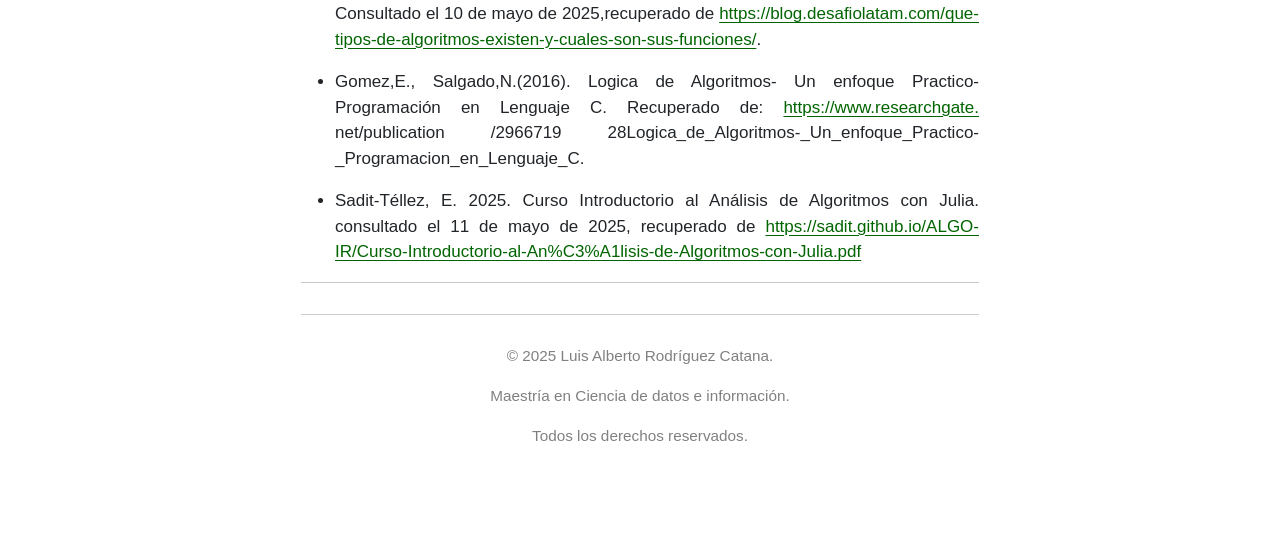
==== commit 6dbbfdaf: "Experimentos y análisis de algoritmos de intersección de conjuntos" ====
--- a/docs/index.html
+++ b/docs/index.html
@@ -130,6 +130,12 @@
   <div class="sidebar-item-container"> 
   <a href="./exp_4.html" class="sidebar-item-text sidebar-link">
  <span class="menu-text">Experimentos y análisis de algoritmos de ordenamiento.</span></a>
+  </div>
+</li>
+        <li class="sidebar-item">
+  <div class="sidebar-item-container"> 
+  <a href="./exp_5.html" class="sidebar-item-text sidebar-link">
+ <span class="menu-text">Experimentos y análisis de algoritmos de intersección de conjuntos</span></a>
   </div>
 </li>
     </ul>
